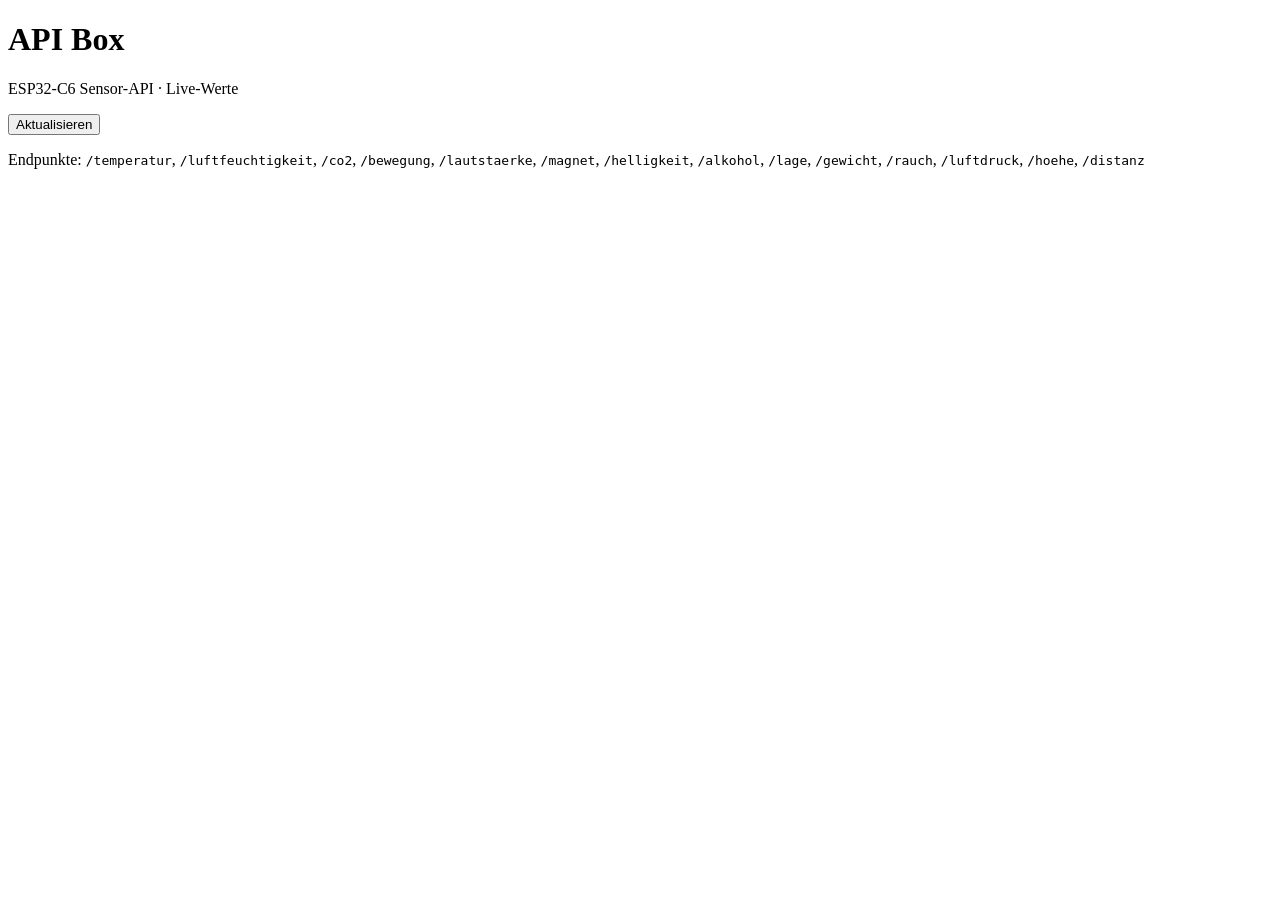
==== code/mc/data/index.html @ 6db5b7ac "erstes Ergebnis nach Claude Prompt" ====
<!DOCTYPE html>
<!--
  index.html — API Box Dashboard
  Wird per LittleFS auf den ESP32-C6 hochgeladen und vom Webserver (mc.ino) ausgeliefert.
  Ruft alle Sensor-Endpunkte per fetch() ab (siehe js/script.js).
-->
<html lang="de">
<head>
  <meta charset="utf-8">
  <meta name="viewport" content="width=device-width, initial-scale=1">
  <title>API Box — Dashboard</title>
  <link rel="stylesheet" href="/css/style.css">
</head>
<body>
  <header>
    <h1>API Box</h1>
    <p>ESP32-C6 Sensor-API &middot; Live-Werte</p>
    <button id="refresh">Aktualisieren</button>
    <span id="status" class="status"></span>
  </header>

  <main id="grid" class="grid">
    <!-- Sensorkarten werden von script.js erzeugt -->
  </main>

  <footer>
    <p>Endpunkte: <code>/temperatur</code>, <code>/luftfeuchtigkeit</code>, <code>/co2</code>,
       <code>/bewegung</code>, <code>/lautstaerke</code>, <code>/magnet</code>,
       <code>/helligkeit</code>, <code>/alkohol</code>, <code>/lage</code>,
       <code>/gewicht</code>, <code>/rauch</code>, <code>/luftdruck</code>,
       <code>/hoehe</code>, <code>/distanz</code></p>
  </footer>

  <script src="/js/script.js"></script>
</body>
</html>
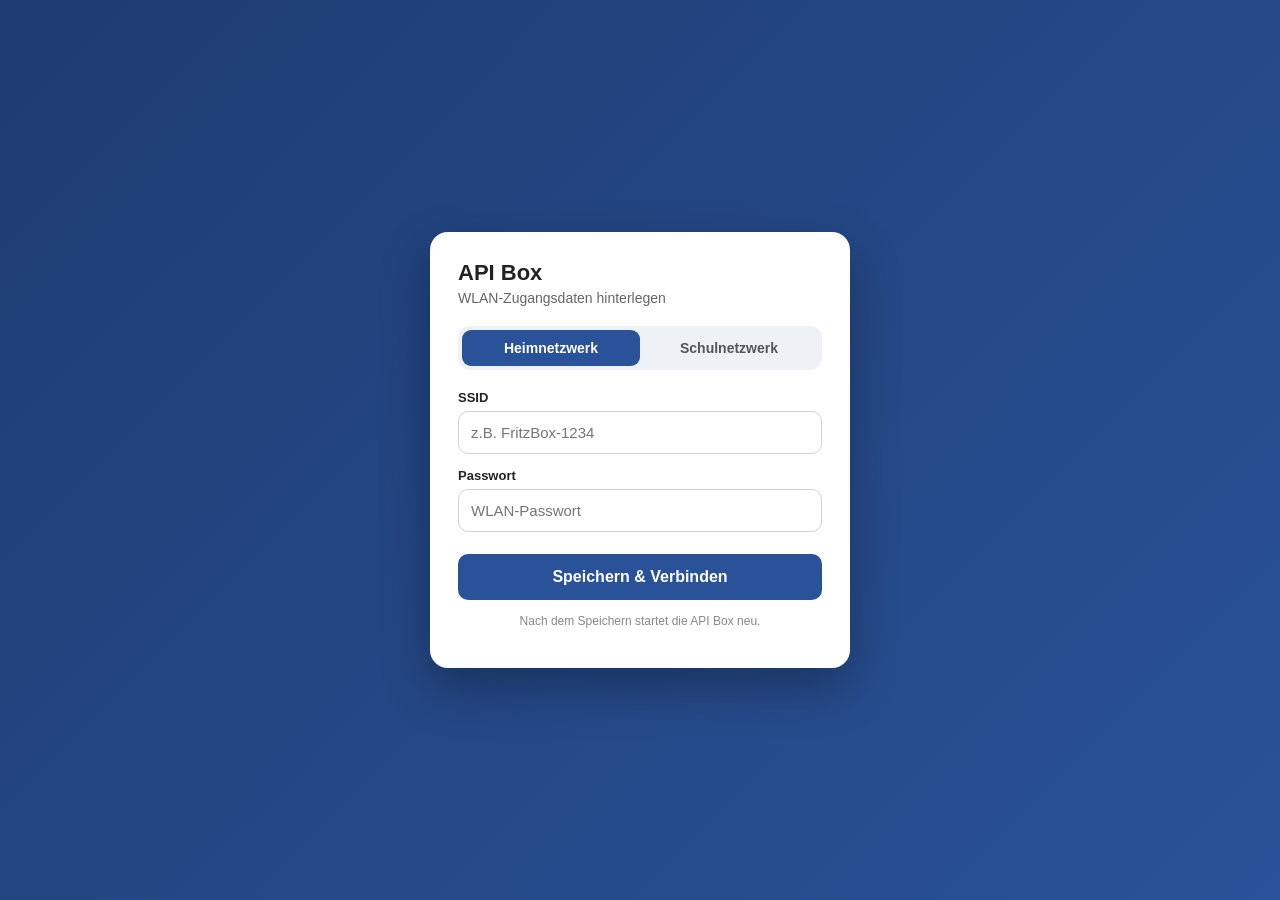
==== commit 0c767353: "esp merkt sich nun WLAN" ====
--- a/code/mc/data/index.html
+++ b/code/mc/data/index.html
@@ -1,36 +1,53 @@
-<!DOCTYPE html>
+<!doctype html>
 <!--
-  index.html — API Box Dashboard
-  Wird per LittleFS auf den ESP32-C6 hochgeladen und vom Webserver (mc.ino) ausgeliefert.
-  Ruft alle Sensor-Endpunkte per fetch() ab (siehe js/script.js).
+  index.html — API Box WLAN Setup (Captive Portal)
+  Wird per LittleFS auf den ESP32-C6 hochgeladen und vom Webserver ausgeliefert.
 -->
 <html lang="de">
-<head>
-  <meta charset="utf-8">
-  <meta name="viewport" content="width=device-width, initial-scale=1">
-  <title>API Box — Dashboard</title>
-  <link rel="stylesheet" href="/css/style.css">
-</head>
-<body>
-  <header>
-    <h1>API Box</h1>
-    <p>ESP32-C6 Sensor-API &middot; Live-Werte</p>
-    <button id="refresh">Aktualisieren</button>
-    <span id="status" class="status"></span>
-  </header>
+  <head>
+    <meta charset="utf-8" />
+    <meta name="viewport" content="width=device-width, initial-scale=1" />
+    <title>API Box — WLAN Setup</title>
+    <link rel="stylesheet" href="css/style.css" />
+  </head>
+  <body>
+    <div class="card">
+      <h1>API Box</h1>
+      <p class="sub">WLAN-Zugangsdaten hinterlegen</p>
 
-  <main id="grid" class="grid">
-    <!-- Sensorkarten werden von script.js erzeugt -->
-  </main>
+      <div class="tabs">
+        <div class="tab active" id="tab-home" onclick="showTab('home')">
+          Heimnetzwerk
+        </div>
+        <div class="tab" id="tab-school" onclick="showTab('school')">
+          Schulnetzwerk
+        </div>
+      </div>
 
-  <footer>
-    <p>Endpunkte: <code>/temperatur</code>, <code>/luftfeuchtigkeit</code>, <code>/co2</code>,
-       <code>/bewegung</code>, <code>/lautstaerke</code>, <code>/magnet</code>,
-       <code>/helligkeit</code>, <code>/alkohol</code>, <code>/lage</code>,
-       <code>/gewicht</code>, <code>/rauch</code>, <code>/luftdruck</code>,
-       <code>/hoehe</code>, <code>/distanz</code></p>
-  </footer>
+      <!-- Heimnetzwerk -->
+      <form class="form active" id="form-home" action="/save" method="POST">
+        <input type="hidden" name="mode" value="home">
+        <label>SSID</label>
+        <input type="text" name="ssid_privat" placeholder="z.B. FritzBox-1234" required>
+        <label>Passwort</label>
+        <input type="password" name="pass_privat" placeholder="WLAN-Passwort">
+        <button type="submit">Speichern &amp; Verbinden</button>
+      </form>
 
-  <script src="/js/script.js"></script>
-</body>
+      <!-- Schulnetzwerk (WPA2-Enterprise) -->
+      <form class="form" id="form-school" action="/save" method="POST">
+        <input type="hidden" name="mode" value="school">
+        <label>Netzwerkname</label>
+        <input type="text" name="ssid_schule" placeholder="z.B. eduroam" required>
+        <label>Username</label>
+        <input type="text" name="user_schule" placeholder="z.B. me@fhgr.ch" required>
+        <label>Passwort</label>
+        <input type="password" name="pass_schule" placeholder="Passwort">
+        <button type="submit">Speichern &amp; Verbinden</button>
+      </form>
+      <p class="hint">Nach dem Speichern startet die API Box neu.</p>
+    </div>
+
+    <script src="js/script.js"></script>
+  </body>
 </html>
--- a/code/mc/data/css/style.css
+++ b/code/mc/data/css/style.css
@@ -0,0 +1,90 @@
+/* ------------------------------------------------------------------
+   style.css — API Box WLAN Setup (Captive Portal)
+   Wird per LittleFS hochgeladen, eingebunden in index.html.
+------------------------------------------------------------------ */
+
+* { box-sizing: border-box; }
+
+body { 
+  margin: 0; 
+  font-family: -apple-system, Segoe UI, Roboto, sans-serif;
+  background: linear-gradient(135deg, #1e3c72, #2a5298); 
+  color: #222;
+  min-height: 100vh; 
+  display: flex; 
+  align-items: center; 
+  justify-content: center; 
+}
+
+.card { 
+  background: #fff; 
+  width: 92%; 
+  max-width: 420px; 
+  border-radius: 18px;
+  box-shadow: 0 20px 50px rgba(0,0,0,.3); 
+  padding: 28px; 
+}
+
+h1 { margin: 0 0 4px; font-size: 22px; }
+
+p.sub { margin: 0 0 20px; color: #666; font-size: 14px; }
+
+.tabs { 
+  display: flex; 
+  background: #eef1f6; 
+  border-radius: 12px; 
+  padding: 4px; 
+  margin-bottom: 20px; 
+}
+
+.tab { 
+  flex: 1; 
+  text-align: center; 
+  padding: 10px; 
+  border-radius: 9px; 
+  cursor: pointer;
+  font-weight: 600; 
+  font-size: 14px; 
+  color: #555; 
+  user-select: none; 
+}
+
+.tab.active { background: #2a5298; color: #fff; }
+
+label { display: block; font-size: 13px; font-weight: 600; margin: 14px 0 6px; }
+
+input { 
+  width: 100%; 
+  padding: 12px; 
+  border: 1px solid #ccd2dd; 
+  border-radius: 10px; 
+  font-size: 15px; 
+}
+
+input:focus { outline: none; border-color: #2a5298; }
+
+button { 
+  width: 100%; 
+  margin-top: 22px; 
+  padding: 14px; 
+  border: 0; 
+  border-radius: 10px;
+  background: #2a5298; 
+  color: #fff; 
+  font-size: 16px; 
+  font-weight: 700; 
+  cursor: pointer; 
+}
+
+button:active { transform: scale(.99); }
+
+.form { display: none; }
+
+.form.active { display: block; }
+
+.hint { 
+  font-size: 12px; 
+  color: #888; 
+  margin-top: 14px; 
+  text-align: center; 
+}
